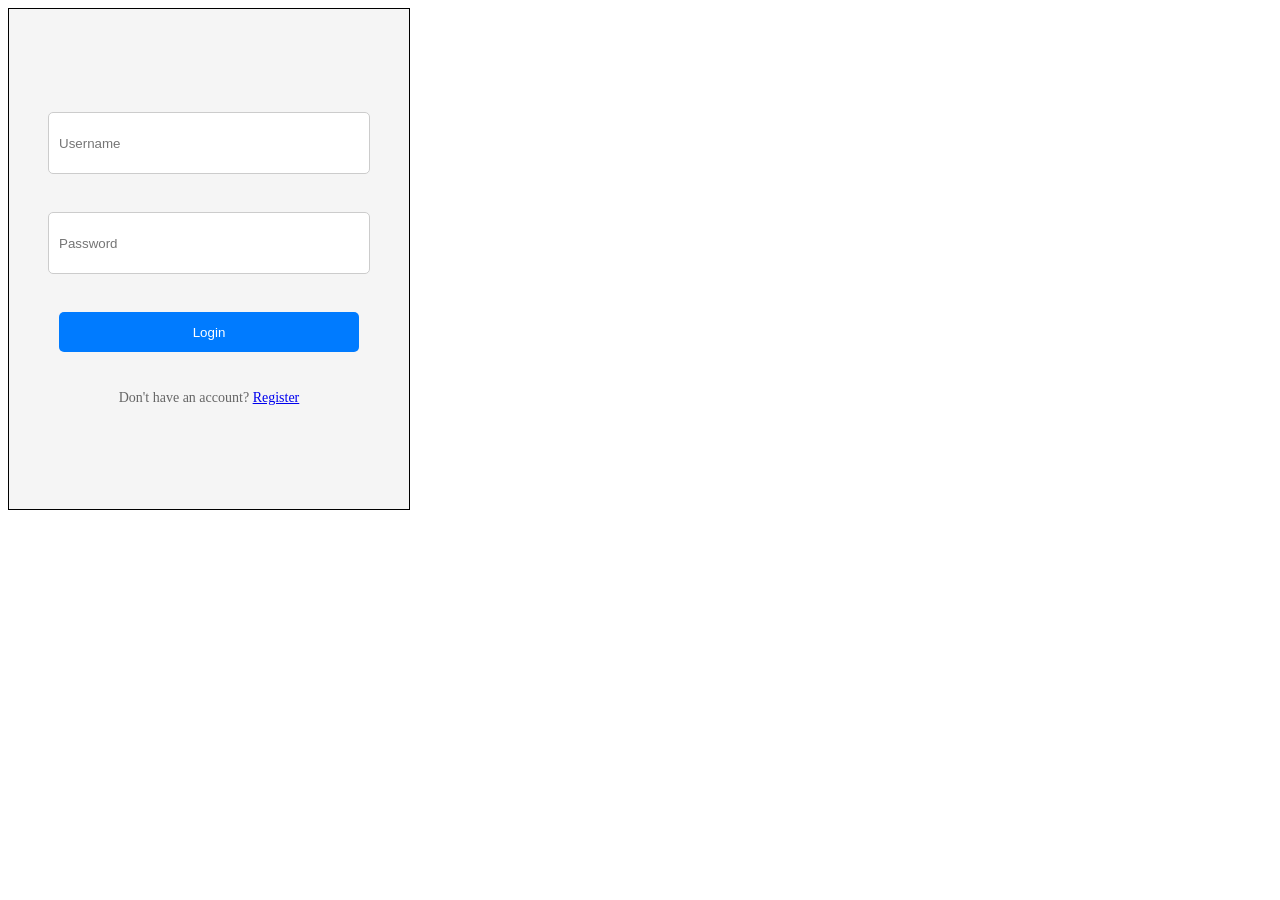
==== login/login.html @ 1542bf87 "Uzum market" ====
<!DOCTYPE html>
<html lang="en">
<head>
    <meta charset="UTF-8">
    <meta name="viewport" content="width=device-width, initial-scale=1.0">
    <title>Document</title>
    <link rel="stylesheet" href="../login/login.css">
</head>
<body>
    <main>
        <section>
            <div class="login">
                <input class="login-input" type="text" placeholder="Username"><br>
                <input class="login-password-input" type="password" placeholder="Password"><br>
                <button class="login-button">Login</button><br>
                <p class="login-text">Don't have an account? <a href="../register/register.html">Register</a></p>
            </div>
        </section>
    </main>
</body>
</html>
---- login/login.css ----
.login {
  display: flex;
  flex-direction: column;
  align-items: center;
  justify-content: center;
  height: 100vh;
  width: 100%;
  background-color: #f5f5f5;
  border: 1px solid black;
  width: 400px;
  height: 500px;
}
.login .login-input {
  width: 300px;
  height: 40px;
  margin: 10px;
  padding: 10px;
  border: 1px solid #ccc;
  border-radius: 5px;
}
.login .login-password-input {
  width: 300px;
  height: 40px;
  margin: 10px;
  padding: 10px;
  border: 1px solid #ccc;
  border-radius: 5px;
}
.login .login-button {
  width: 300px;
  height: 40px;
  margin: 10px;
  padding: 10px;
  border: none;
  border-radius: 5px;
  background-color: #007bff;
  color: white;
  cursor: pointer;
}
.login .login-text {
  margin: 10px;
  font-size: 14px;
  color: #666;
}/*# sourceMappingURL=login.css.map */
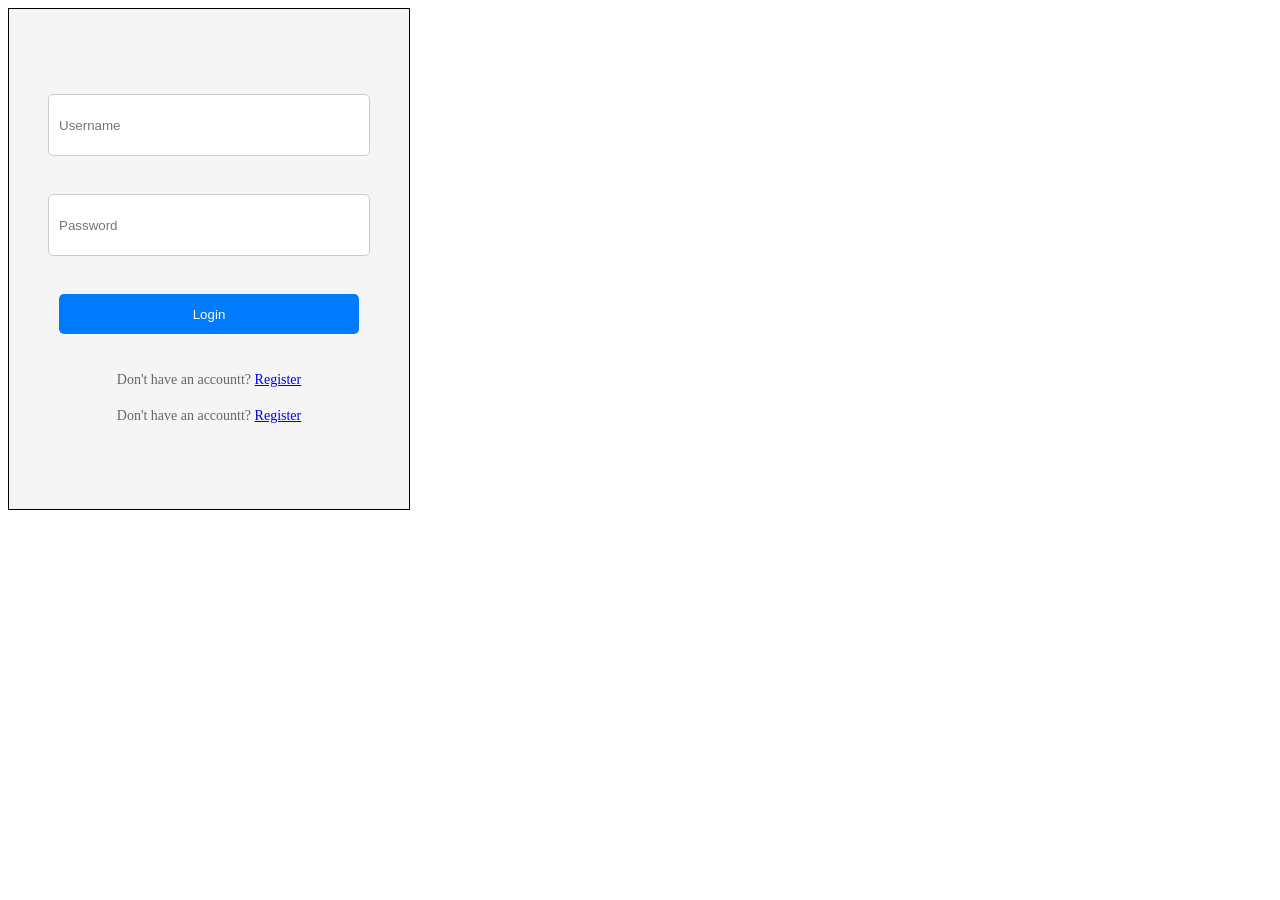
==== commit 8ec34981: "login qoshdim" ====
--- a/login/login.html
+++ b/login/login.html
@@ -13,7 +13,8 @@
                 <input class="login-input" type="text" placeholder="Username"><br>
                 <input class="login-password-input" type="password" placeholder="Password"><br>
                 <button class="login-button">Login</button><br>
-                <p class="login-text">Don't have an account? <a href="../register/register.html">Register</a></p>
+                <p class="login-text">Don't have an accountt? <a href="../register/register.html">Register</a></p>
+                <p class="login-text">Don't have an accountt? <a href="../register/register.html">Register</a></p>
             </div>
         </section>
     </main>
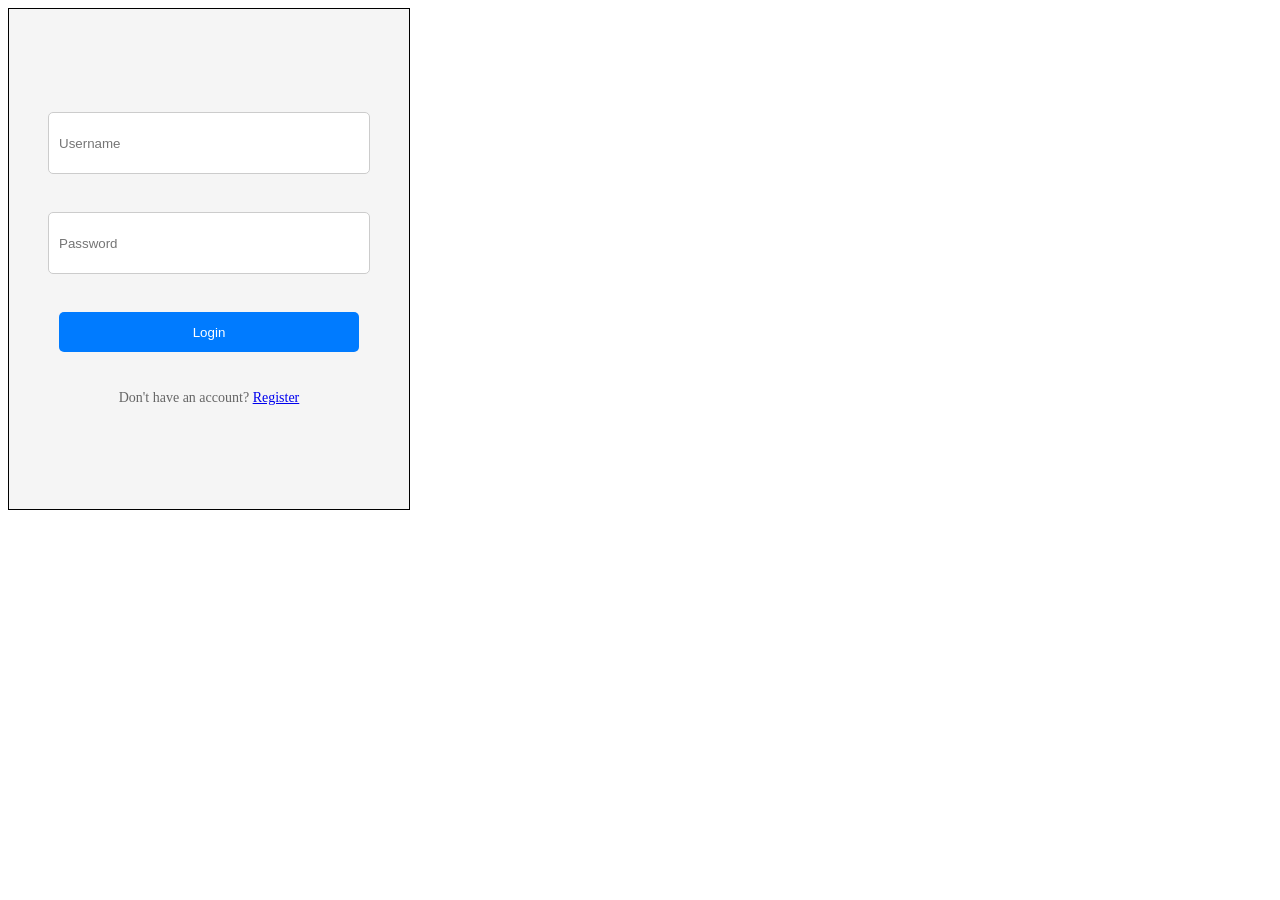
==== commit bb6d4b9f: "login ozgartirildi" ====
--- a/login/login.html
+++ b/login/login.html
@@ -13,8 +13,7 @@
                 <input class="login-input" type="text" placeholder="Username"><br>
                 <input class="login-password-input" type="password" placeholder="Password"><br>
                 <button class="login-button">Login</button><br>
-                <p class="login-text">Don't have an accountt? <a href="../register/register.html">Register</a></p>
-                <p class="login-text">Don't have an accountt? <a href="../register/register.html">Register</a></p>
+                <p class="login-text">Don't have an account? <a href="./main/main.html">Register</a></p>
             </div>
         </section>
     </main>
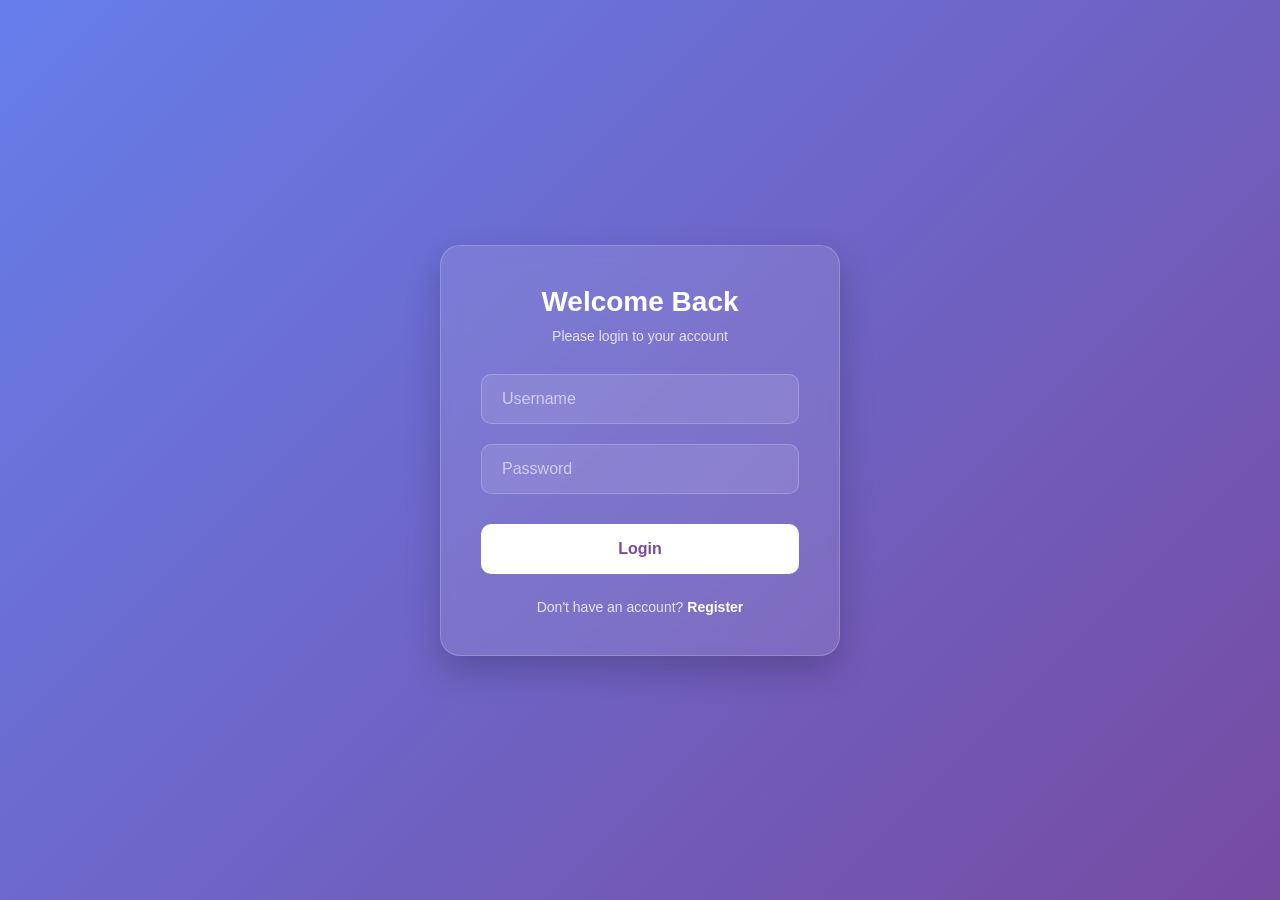
==== commit 92197736: "login ozgartirildi" ====
--- a/login/login.html
+++ b/login/login.html
@@ -3,17 +3,28 @@
 <head>
     <meta charset="UTF-8">
     <meta name="viewport" content="width=device-width, initial-scale=1.0">
-    <title>Document</title>
+    <title>Login - MyStore</title>
+    <link rel="preconnect" href="https://fonts.googleapis.com">
+    <link rel="preconnect" href="https://fonts.gstatic.com" crossorigin>
+    <link href="https://fonts.googleapis.com/css2?family=Inter:wght@400;500;600;700&display=swap" rel="stylesheet">
     <link rel="stylesheet" href="../login/login.css">
 </head>
 <body>
-    <main>
-        <section>
-            <div class="login">
-                <input class="login-input" type="text" placeholder="Username"><br>
-                <input class="login-password-input" type="password" placeholder="Password"><br>
-                <button class="login-button">Login</button><br>
-                <p class="login-text">Don't have an account? <a href="./main/main.html">Register</a></p>
+    <main class="login-page">
+        <section class="login-container">
+            <div class="login-card">
+                <h2>Welcome Back</h2>
+                <p class="subtitle">Please login to your account</p>
+                <form class="login-form">
+                    <div class="input-group">
+                        <input class="login-input" type="text" placeholder="Username" required>
+                    </div>
+                    <div class="input-group">
+                        <input class="login-password-input" type="password" placeholder="Password" required>
+                    </div>
+                    <button class="login-button" type="button">Login</button>
+                </form>
+                <p class="login-text">Don't have an account? <a href="../register/register.html">Register</a></p>
             </div>
         </section>
     </main>
--- a/login/login.css
+++ b/login/login.css
@@ -1,44 +1,132 @@
-.login {
+* {
+  margin: 0;
+  padding: 0;
+  box-sizing: border-box;
+  font-family: 'Inter', sans-serif;
+}
+
+body {
+  background: linear-gradient(135deg, #667eea 0%, #764ba2 100%);
+  min-height: 100vh;
+  display: flex;
+  justify-content: center;
+  align-items: center;
+}
+
+.login-page {
+  width: 100%;
+  display: flex;
+  justify-content: center;
+  align-items: center;
+}
+
+.login-container {
+  padding: 20px;
+  width: 100%;
+  display: flex;
+  justify-content: center;
+}
+
+.login-card {
+  background: rgba(255, 255, 255, 0.1);
+  backdrop-filter: blur(10px);
+  -webkit-backdrop-filter: blur(10px);
+  border: 1px solid rgba(255, 255, 255, 0.2);
+  border-radius: 20px;
+  padding: 40px;
+  width: 100%;
+  max-width: 400px;
+  box-shadow: 0 15px 35px rgba(0, 0, 0, 0.2);
   display: flex;
   flex-direction: column;
   align-items: center;
-  justify-content: center;
-  height: 100vh;
+}
+
+.login-card h2 {
+  color: #ffffff;
+  font-size: 28px;
+  font-weight: 600;
+  margin-bottom: 10px;
+}
+
+.login-card .subtitle {
+  color: rgba(255, 255, 255, 0.8);
+  font-size: 14px;
+  margin-bottom: 30px;
+  text-align: center;
+}
+
+.login-card .login-form {
   width: 100%;
-  background-color: #f5f5f5;
-  border: 1px solid black;
-  width: 400px;
-  height: 500px;
+  display: flex;
+  flex-direction: column;
 }
-.login .login-input {
-  width: 300px;
-  height: 40px;
-  margin: 10px;
-  padding: 10px;
-  border: 1px solid #ccc;
-  border-radius: 5px;
+
+.login-card .input-group {
+  margin-bottom: 20px;
+  width: 100%;
 }
-.login .login-password-input {
-  width: 300px;
-  height: 40px;
-  margin: 10px;
-  padding: 10px;
-  border: 1px solid #ccc;
-  border-radius: 5px;
+
+.login-card .input-group input {
+  width: 100%;
+  height: 50px;
+  background: rgba(255, 255, 255, 0.1);
+  border: 1px solid rgba(255, 255, 255, 0.2);
+  border-radius: 10px;
+  padding: 0 20px;
+  color: #ffffff;
+  font-size: 16px;
+  transition: all 0.3s ease;
+  outline: none;
 }
-.login .login-button {
-  width: 300px;
-  height: 40px;
-  margin: 10px;
-  padding: 10px;
+
+.login-card .input-group input::placeholder {
+  color: rgba(255, 255, 255, 0.6);
+}
+
+.login-card .input-group input:focus {
+  background: rgba(255, 255, 255, 0.2);
+  border-color: rgba(255, 255, 255, 0.5);
+  box-shadow: 0 0 10px rgba(255, 255, 255, 0.1);
+}
+
+.login-card .login-button {
+  width: 100%;
+  height: 50px;
+  background: #ffffff;
+  color: #764ba2;
   border: none;
-  border-radius: 5px;
-  background-color: #007bff;
-  color: white;
+  border-radius: 10px;
+  font-size: 16px;
+  font-weight: 600;
   cursor: pointer;
+  transition: all 0.3s ease;
+  margin-top: 10px;
 }
-.login .login-text {
-  margin: 10px;
+
+.login-card .login-button:hover {
+  transform: translateY(-2px);
+  box-shadow: 0 5px 15px rgba(255, 255, 255, 0.3);
+}
+
+.login-card .login-button:active {
+  transform: translateY(0);
+}
+
+.login-card .login-text {
+  margin-top: 25px;
+  color: rgba(255, 255, 255, 0.8);
   font-size: 14px;
-  color: #666;
-}/*# sourceMappingURL=login.css.map */+}
+
+.login-card .login-text a {
+  color: #ffffff;
+  text-decoration: none;
+  font-weight: 600;
+  transition: color 0.3s ease;
+}
+
+.login-card .login-text a:hover {
+  text-decoration: underline;
+  color: #e0e0e0;
+}
